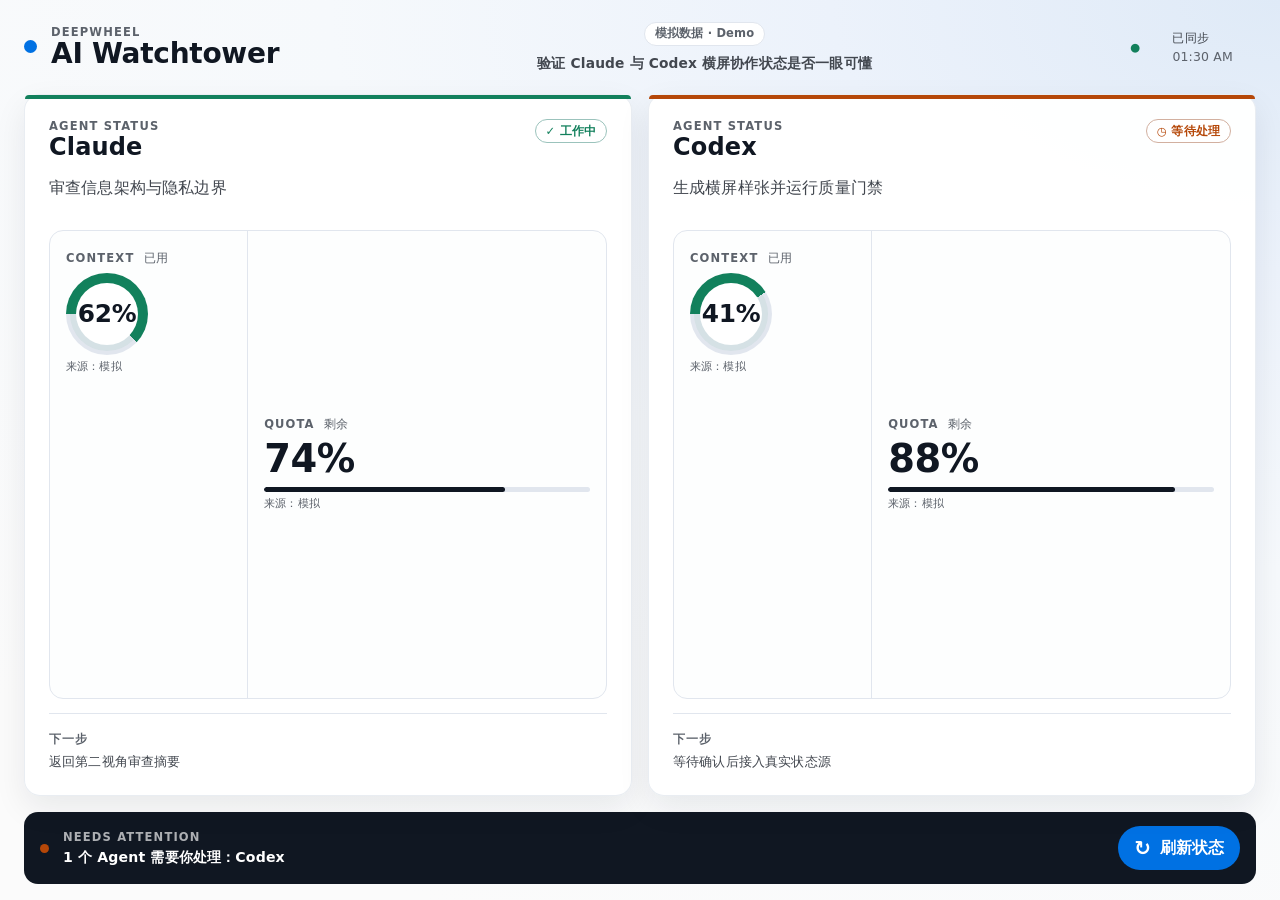
==== skills/lucas-deepwheel-ai-watchtower/assets/starter/index.html @ 385b6e45 "feat: add DeepWheel AI Watchtower release candidate" ====
<!doctype html>
<html lang="zh-CN">
  <head>
    <meta charset="UTF-8" />
    <meta name="viewport" content="width=device-width, initial-scale=1, viewport-fit=cover" />
    <meta name="theme-color" content="#F2F5F9" />
    <title>DeepWheel AI Watchtower</title>
    <link rel="manifest" href="manifest.webmanifest" />
    <link rel="stylesheet" href="styles.css" />
  </head>
  <body>
    <main class="watchtower" aria-labelledby="screen-title">
      <header class="topbar">
        <div class="brand-lockup">
          <span class="brand-dot" aria-hidden="true"></span>
          <div>
            <p class="kicker">DEEPWHEEL</p>
            <h1 id="screen-title">AI Watchtower</h1>
          </div>
        </div>
        <div class="global-context">
          <span class="source-pill">模拟数据 · Demo</span>
          <p id="global-objective">正在载入当前目标…</p>
        </div>
        <div class="sync-state" aria-live="polite">
          <span class="status-icon" aria-hidden="true">●</span>
          <span id="sync-label">载入中</span>
          <time id="updated-at">--:--</time>
        </div>
      </header>

      <section id="agent-grid" class="agent-grid" aria-label="AI agents"></section>

      <footer class="attention-bar">
        <div class="attention-copy">
          <span class="attention-dot" aria-hidden="true"></span>
          <div>
            <p class="kicker">NEEDS ATTENTION</p>
            <p id="attention-message">正在检查是否需要你处理</p>
          </div>
        </div>
        <button id="refresh-button" type="button"><span aria-hidden="true">↻</span>刷新状态</button>
      </footer>
    </main>

    <template id="agent-card-template">
      <article class="agent-card">
        <header class="agent-header">
          <div>
            <p class="agent-provider"></p>
            <h2 class="agent-label"></h2>
          </div>
          <div class="agent-state-visual">
            <span class="state-badge"></span>
          </div>
        </header>
        <p class="current-task"></p>
        <div class="metric-panel">
          <div class="metric-block">
            <span>Context <em>已用</em></span>
            <div class="context-gauge" role="progressbar" aria-label="Context 已使用比例" aria-valuemin="0" aria-valuemax="100">
              <strong class="context-value">—</strong>
            </div>
            <small class="context-source"></small>
          </div>
          <div class="metric-block quota-block">
            <span>Quota <em>剩余</em></span>
            <strong class="quota-value">—</strong>
            <div class="meter" role="progressbar" aria-label="Quota 剩余比例" aria-valuemin="0" aria-valuemax="100"><i class="quota-meter"></i></div>
            <small class="quota-source"></small>
          </div>
        </div>
        <div class="work-context">
          <span>下一步</span>
          <p class="next-action"></p>
        </div>
      </article>
    </template>

    <script src="app.js" defer></script>
  </body>
</html>
---- skills/lucas-deepwheel-ai-watchtower/assets/starter/styles.css ----
:root {
  color-scheme: light;
  --dw-ink: #101722;
  --dw-blue: #0071E3;
  --dw-mist: #F2F5F9;
  --dw-white: #FFFFFF;
  --dw-body: #42474F;
  --dw-caption: #5C626B;
  --dw-hairline: #E1E6EE;
  --dw-success: #12805C;
  --dw-warning: #B54708;
  --dw-error: #D92D20;
  --dw-bg-base: var(--dw-mist);
  --dw-bg-card: var(--dw-white);
  --dw-brand-aura: radial-gradient(135% 115% at 100% 0%, #DFEAF7 0%, #ECF2FB 26%, #F6F9FC 55%, #FBFBFB 100%);
  --dw-font-brand: "Avenir Next", Inter, "PingFang SC", system-ui, sans-serif;
  --dw-font-ui: -apple-system, BlinkMacSystemFont, "SF Pro Text", "SF Pro Display", Inter, "PingFang SC", system-ui, sans-serif;
  --dw-radius-card: 16px;
  --dw-radius-panel: 14px;
  --dw-space-1: 9px;
  --dw-space-2: 14px;
  --dw-space-3: 16px;
  --dw-space-4: 24px;
  --dw-space-5: 34px;
  --dw-touch-min: 44px;
  --dw-shadow-card: 0 12px 32px rgba(16, 23, 34, 0.08);
  --dw-state-neutral: var(--dw-caption);
  --dw-safe-top: env(safe-area-inset-top);
  --dw-safe-right: env(safe-area-inset-right);
  --dw-safe-bottom: env(safe-area-inset-bottom);
  --dw-safe-left: env(safe-area-inset-left);
}

* {
  box-sizing: border-box;
}

html,
body {
  min-height: 100%;
  margin: 0;
}

body {
  min-width: 320px;
  background: var(--dw-brand-aura);
  color: var(--dw-ink);
  font-family: var(--dw-font-ui);
  font-weight: 400;
  letter-spacing: 0.01em;
}

button {
  font: inherit;
}

.watchtower {
  min-height: 100dvh;
  padding:
    max(var(--dw-space-3), var(--dw-safe-top))
    max(var(--dw-space-4), var(--dw-safe-right))
    max(var(--dw-space-3), var(--dw-safe-bottom))
    max(var(--dw-space-4), var(--dw-safe-left));
  display: grid;
  grid-template-rows: auto minmax(0, 1fr) auto;
  gap: var(--dw-space-3);
}

.topbar,
.attention-bar {
  display: flex;
  align-items: center;
  justify-content: space-between;
  gap: var(--dw-space-4);
}

.topbar {
  min-height: 62px;
}

.brand-lockup {
  display: flex;
  align-items: center;
  gap: var(--dw-space-2);
  min-width: 230px;
  font-family: var(--dw-font-brand);
}

.brand-dot {
  width: 13px;
  height: 13px;
  flex: 0 0 auto;
  border-radius: 999px;
  background: var(--dw-blue);
}

.kicker,
.agent-provider,
.metric-block span,
.work-context span {
  margin: 0;
  color: var(--dw-caption);
  font-size: 0.72rem;
  font-weight: 600;
  letter-spacing: 0.1em;
  text-transform: uppercase;
}

h1,
h2,
p {
  margin-top: 0;
}

h1 {
  margin-bottom: 0;
  font-size: clamp(1.25rem, 2.6vw, 1.75rem);
  line-height: 1.1;
  font-weight: 600;
  letter-spacing: -0.01em;
}

.global-context {
  min-width: 0;
  flex: 1;
  text-align: center;
}

.global-context p {
  margin: var(--dw-space-1) 0 0;
  overflow: hidden;
  color: var(--dw-body);
  font-size: 0.86rem;
  font-weight: 600;
  text-overflow: ellipsis;
  white-space: nowrap;
}

.source-pill,
.state-badge {
  display: inline-flex;
  align-items: center;
  min-height: 24px;
  border: 1px solid var(--dw-hairline);
  border-radius: 999px;
  padding: 3px 10px;
  background: var(--dw-white);
  color: var(--dw-caption);
  font-size: 0.72rem;
  font-weight: 600;
}

.sync-state {
  display: grid;
  grid-template-columns: auto auto;
  align-items: center;
  gap: 2px var(--dw-space-1);
  min-width: 126px;
  color: var(--dw-body);
  font-size: 0.78rem;
}

.sync-state time {
  grid-column: 2;
  color: var(--dw-caption);
}

.status-icon {
  grid-row: 1 / span 2;
  color: var(--dw-success);
  font-size: 0.72rem;
}

.agent-grid {
  display: grid;
  grid-template-columns: repeat(2, minmax(0, 1fr));
  gap: var(--dw-space-3);
  min-height: 0;
}

.agent-card {
  --state-color: var(--dw-state-neutral);
  --state-soft: color-mix(in srgb, var(--state-color) 8%, var(--dw-white));
  min-width: 0;
  position: relative;
  padding: clamp(var(--dw-space-3), 2.4vw, var(--dw-space-4));
  border: 1px solid color-mix(in srgb, var(--dw-hairline) 72%, transparent);
  border-radius: var(--dw-radius-card);
  background: color-mix(in srgb, var(--dw-bg-card) 96%, transparent);
  box-shadow: var(--dw-shadow-card);
  display: grid;
  grid-template-rows: auto auto 1fr auto;
  gap: var(--dw-space-2);
}

.agent-card::before {
  content: "";
  position: absolute;
  inset: 0 0 auto;
  height: 4px;
  border-radius: var(--dw-radius-card) var(--dw-radius-card) 0 0;
  background: var(--state-color);
}

.agent-card[data-state="working"],
.agent-card[data-state="completed"] {
  --state-color: var(--dw-success);
}

.agent-card[data-state="waiting"] {
  --state-color: var(--dw-warning);
}

.agent-card[data-state="error"] {
  --state-color: var(--dw-error);
}

.agent-header {
  display: flex;
  align-items: flex-start;
  justify-content: space-between;
  gap: var(--dw-space-3);
}

.agent-state-visual {
  display: flex;
  align-items: flex-end;
}

h2 {
  margin-bottom: 0;
  font-size: clamp(1.1rem, 2.1vw, 1.5rem);
  line-height: 1.2;
  font-weight: 600;
}

.state-badge[data-state="working"] {
  border-color: color-mix(in srgb, var(--dw-success) 34%, var(--dw-hairline));
  color: var(--dw-success);
}

.state-badge[data-state="waiting"] {
  border-color: color-mix(in srgb, var(--dw-warning) 34%, var(--dw-hairline));
  color: var(--dw-warning);
}

.state-badge[data-state="error"] {
  border-color: color-mix(in srgb, var(--dw-error) 34%, var(--dw-hairline));
  color: var(--dw-error);
}

.current-task {
  min-height: 2.5em;
  margin-bottom: 0;
  color: var(--dw-body);
  font-size: clamp(0.86rem, 1.5vw, 1rem);
  line-height: 1.45;
}

.metric-panel {
  display: grid;
  grid-template-columns: minmax(112px, 0.78fr) minmax(0, 1.42fr);
  gap: 0;
  align-items: stretch;
  border: 1px solid var(--dw-hairline);
  border-radius: var(--dw-radius-panel);
  background: color-mix(in srgb, var(--dw-white) 88%, var(--dw-mist));
}

.metric-block {
  min-width: 0;
  padding: var(--dw-space-3);
}

.quota-block {
  border-left: 1px solid var(--dw-hairline);
  display: flex;
  flex-direction: column;
  justify-content: center;
}

.metric-block strong {
  display: block;
  margin: 4px 0 6px;
  font-size: clamp(1.35rem, 3.5vw, 2.4rem);
  font-weight: 600;
  letter-spacing: -0.01em;
}

.context-gauge {
  --gauge-value: 0;
  --context-color: var(--dw-success);
  width: 82px;
  height: 82px;
  position: relative;
  margin: 7px 0 5px;
  display: grid;
  place-items: center;
  border-radius: 999px;
  background: conic-gradient(from -90deg, var(--context-color) calc(var(--gauge-value) * 1%), var(--dw-hairline) 0);
}

.context-gauge::before {
  content: "";
  position: absolute;
  inset: 10px;
  border-radius: inherit;
  background: var(--dw-white);
  box-shadow: 0 0 0 6px color-mix(in srgb, var(--context-color) 6%, transparent);
}

.context-gauge .context-value {
  position: relative;
  z-index: 1;
  margin: 0;
  font-size: 1.55rem;
}

.metric-block small {
  display: block;
  margin-top: 5px;
  color: var(--dw-caption);
  font-size: 0.68rem;
}

.meter {
  height: 5px;
  overflow: hidden;
  border-radius: 999px;
  background: var(--dw-hairline);
}

.meter i {
  display: block;
  width: 0;
  height: 100%;
  border-radius: inherit;
  background: var(--dw-ink);
  transition: width 240ms ease;
}

.quota-meter {
  background: var(--dw-ink);
}

.work-context {
  padding-top: var(--dw-space-2);
  border-top: 1px solid var(--dw-hairline);
}

.work-context p {
  margin: 5px 0 0;
  color: var(--dw-body);
  font-size: 0.82rem;
  line-height: 1.45;
}

.attention-bar {
  min-height: 58px;
  padding: var(--dw-space-2) var(--dw-space-3);
  border-radius: var(--dw-radius-panel);
  background: var(--dw-ink);
  color: var(--dw-white);
}

.attention-copy {
  min-width: 0;
  display: flex;
  align-items: center;
  gap: var(--dw-space-2);
}

.attention-dot {
  width: 9px;
  height: 9px;
  flex: 0 0 auto;
  border-radius: 999px;
  background: var(--dw-warning);
}

.attention-bar .kicker {
  color: rgba(255, 255, 255, 0.66);
}

.attention-bar p:last-child {
  margin: 4px 0 0;
  font-size: 0.88rem;
  font-weight: 600;
}

#refresh-button {
  min-width: 112px;
  min-height: var(--dw-touch-min);
  border: 0;
  border-radius: 999px;
  padding: 0 var(--dw-space-3);
  background: var(--dw-blue);
  color: var(--dw-white);
  font-weight: 600;
  cursor: pointer;
  display: inline-flex;
  align-items: center;
  justify-content: center;
  gap: var(--dw-space-1);
}

#refresh-button span {
  font-size: 1.25em;
}

#refresh-button:focus-visible {
  outline: 3px solid var(--dw-white);
  outline-offset: 3px;
}

@media (max-width: 720px), (orientation: portrait) {
  .watchtower {
    min-height: 100dvh;
  }

  .topbar {
    align-items: flex-start;
    flex-wrap: wrap;
  }

  .global-context {
    order: 3;
    width: 100%;
    text-align: left;
  }

  .agent-grid {
    grid-template-columns: 1fr;
  }
}

@media (orientation: landscape) and (max-height: 500px) {
  .watchtower {
    padding-top: max(8px, var(--dw-safe-top));
    padding-bottom: max(8px, var(--dw-safe-bottom));
    gap: 8px;
  }

  .topbar {
    min-height: 48px;
  }

  .brand-lockup {
    min-width: 210px;
  }

  .brand-dot {
    width: 10px;
    height: 10px;
  }

.kicker,
.agent-provider,
.metric-block span,
.work-context span {
    font-size: 0.62rem;
  }

  h1 {
    font-size: 1.22rem;
  }

  .global-context p {
    margin-top: 4px;
    font-size: 0.76rem;
  }

  .source-pill,
  .state-badge {
    min-height: 22px;
    padding: 2px 9px;
    font-size: 0.64rem;
  }

  .agent-card {
    padding: 12px 14px;
    gap: 7px;
  }

  .agent-card::before {
    height: 3px;
  }

  h2 {
    font-size: 1.05rem;
  }

  .current-task {
    min-height: 0;
    font-size: 0.72rem;
    line-height: 1.25;
  }

  .metric-panel {
    grid-template-columns: minmax(92px, 0.72fr) minmax(0, 1.38fr);
  }

  .metric-block {
    padding: 8px 10px;
  }

  .metric-block strong {
    margin: 2px 0 3px;
    font-size: 1.45rem;
  }

  .context-gauge {
    width: 54px;
    height: 54px;
    margin: 3px 0 2px;
  }

  .context-gauge::before {
    inset: 7px;
    box-shadow: 0 0 0 3px color-mix(in srgb, var(--context-color) 6%, transparent);
  }

  .context-gauge .context-value {
    font-size: 1rem;
  }

  .metric-block small {
    margin-top: 3px;
    font-size: 0.56rem;
  }

  .meter {
    height: 4px;
  }

  .work-context {
    padding-top: 6px;
  }

  .work-context p {
    margin-top: 3px;
    font-size: 0.68rem;
    line-height: 1.25;
  }

  .attention-bar {
    min-height: 50px;
    padding: 5px 14px;
  }

  .attention-bar p:last-child {
    margin-top: 2px;
    font-size: 0.74rem;
  }

  #refresh-button {
    min-width: 104px;
  }
}

.metric-block span em {
  margin-left: 0.35em;
  color: var(--dw-caption);
  font-style: normal;
  font-weight: 400;
  letter-spacing: 0;
  text-transform: none;
}

@media (orientation: landscape) and (max-height: 400px) {
  .watchtower {
    padding-top: max(6px, var(--dw-safe-top));
    padding-bottom: max(6px, var(--dw-safe-bottom));
    gap: 6px;
  }

  .topbar {
    min-height: 42px;
  }

  .agent-card {
    padding: 9px 12px;
    gap: 5px;
  }

  .metric-block {
    padding: 6px 8px;
  }

  .context-gauge {
    width: 46px;
    height: 46px;
  }

  .context-gauge::before {
    inset: 6px;
  }

  .work-context {
    padding-top: 4px;
  }

  .attention-bar {
    min-height: 46px;
  }
}

@media (prefers-reduced-motion: reduce) {
  *,
  *::before,
  *::after {
    scroll-behavior: auto !important;
    transition-duration: 0.01ms !important;
    animation-duration: 0.01ms !important;
    animation-iteration-count: 1 !important;
  }
}
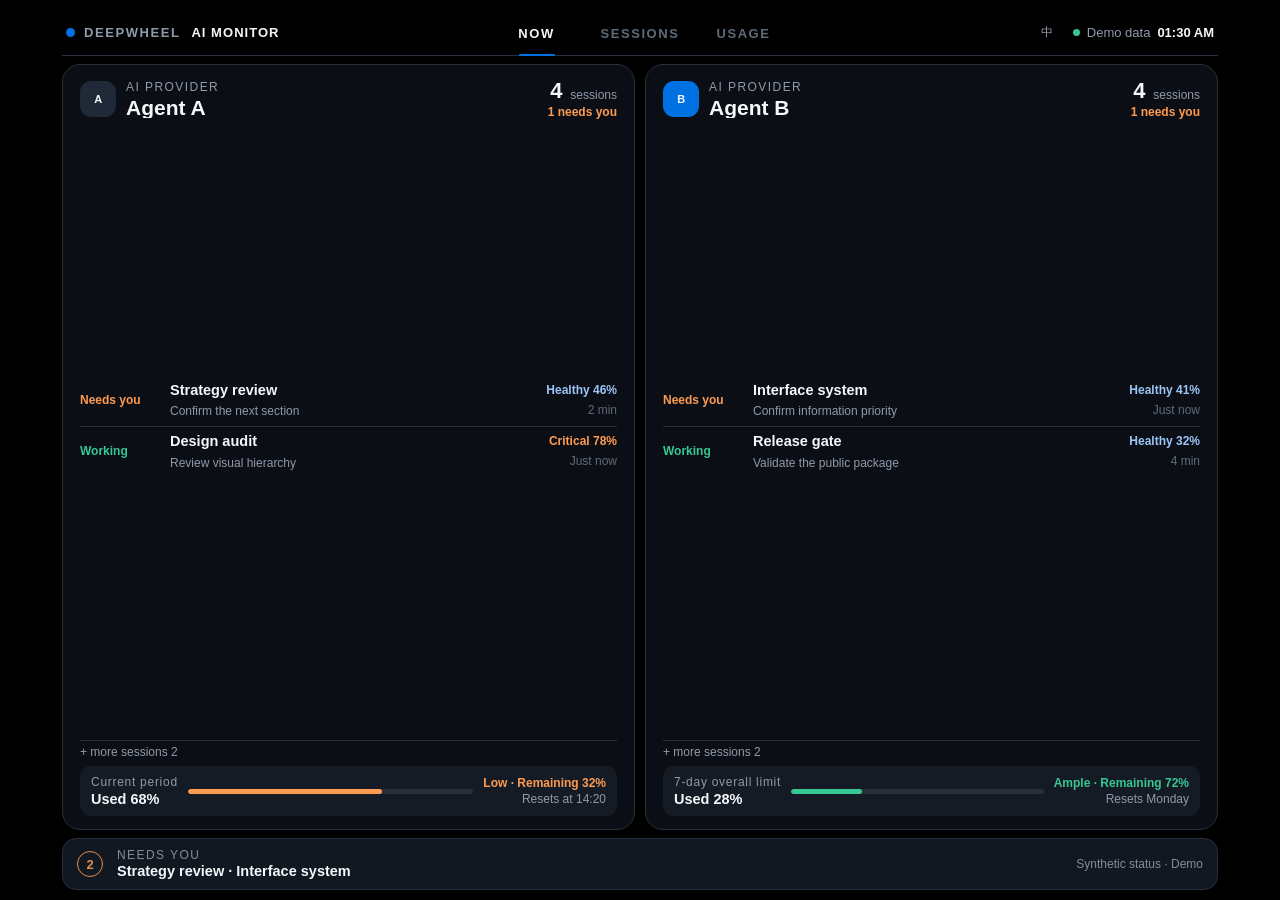
==== commit b5eeadf5: "feat: prepare DeepWheel AI Monitor public candidate" ====
--- a/skills/lucas-deepwheel-ai-watchtower/assets/starter/index.html
+++ b/skills/lucas-deepwheel-ai-watchtower/assets/starter/index.html
@@ -1,82 +1,22 @@
 <!doctype html>
 <html lang="zh-CN">
-  <head>
-    <meta charset="UTF-8" />
-    <meta name="viewport" content="width=device-width, initial-scale=1, viewport-fit=cover" />
-    <meta name="theme-color" content="#F2F5F9" />
-    <title>DeepWheel AI Watchtower</title>
-    <link rel="manifest" href="manifest.webmanifest" />
-    <link rel="stylesheet" href="styles.css" />
-  </head>
-  <body>
-    <main class="watchtower" aria-labelledby="screen-title">
-      <header class="topbar">
-        <div class="brand-lockup">
-          <span class="brand-dot" aria-hidden="true"></span>
-          <div>
-            <p class="kicker">DEEPWHEEL</p>
-            <h1 id="screen-title">AI Watchtower</h1>
-          </div>
-        </div>
-        <div class="global-context">
-          <span class="source-pill">模拟数据 · Demo</span>
-          <p id="global-objective">正在载入当前目标…</p>
-        </div>
-        <div class="sync-state" aria-live="polite">
-          <span class="status-icon" aria-hidden="true">●</span>
-          <span id="sync-label">载入中</span>
-          <time id="updated-at">--:--</time>
-        </div>
-      </header>
-
-      <section id="agent-grid" class="agent-grid" aria-label="AI agents"></section>
-
-      <footer class="attention-bar">
-        <div class="attention-copy">
-          <span class="attention-dot" aria-hidden="true"></span>
-          <div>
-            <p class="kicker">NEEDS ATTENTION</p>
-            <p id="attention-message">正在检查是否需要你处理</p>
-          </div>
-        </div>
-        <button id="refresh-button" type="button"><span aria-hidden="true">↻</span>刷新状态</button>
-      </footer>
-    </main>
-
-    <template id="agent-card-template">
-      <article class="agent-card">
-        <header class="agent-header">
-          <div>
-            <p class="agent-provider"></p>
-            <h2 class="agent-label"></h2>
-          </div>
-          <div class="agent-state-visual">
-            <span class="state-badge"></span>
-          </div>
-        </header>
-        <p class="current-task"></p>
-        <div class="metric-panel">
-          <div class="metric-block">
-            <span>Context <em>已用</em></span>
-            <div class="context-gauge" role="progressbar" aria-label="Context 已使用比例" aria-valuemin="0" aria-valuemax="100">
-              <strong class="context-value">—</strong>
-            </div>
-            <small class="context-source"></small>
-          </div>
-          <div class="metric-block quota-block">
-            <span>Quota <em>剩余</em></span>
-            <strong class="quota-value">—</strong>
-            <div class="meter" role="progressbar" aria-label="Quota 剩余比例" aria-valuemin="0" aria-valuemax="100"><i class="quota-meter"></i></div>
-            <small class="quota-source"></small>
-          </div>
-        </div>
-        <div class="work-context">
-          <span>下一步</span>
-          <p class="next-action"></p>
-        </div>
-      </article>
-    </template>
-
-    <script src="app.js" defer></script>
-  </body>
+<head>
+  <meta charset="utf-8">
+  <meta name="viewport" content="width=device-width,initial-scale=1,viewport-fit=cover">
+  <meta name="theme-color" content="#000000">
+  <meta name="watchtower-data-mode" content="demo">
+  <meta name="color-scheme" content="dark">
+  <meta name="mobile-web-app-capable" content="yes">
+  <meta name="apple-mobile-web-app-capable" content="yes">
+  <meta name="apple-mobile-web-app-status-bar-style" content="black-translucent">
+  <meta name="apple-mobile-web-app-title" content="AI Monitor">
+  <title>DeepWheel AI Monitor</title>
+  <link rel="manifest" href="manifest.webmanifest?v=3">
+  <link rel="apple-touch-icon" href="icons/apple-touch-icon.png?v=3">
+  <link rel="stylesheet" href="styles.css?v=4">
+</head>
+<body>
+  <main id="app" aria-label="DeepWheel AI Monitor · AI 编程状态副屏"></main>
+  <script src="app.js?v=4"></script>
+</body>
 </html>
--- a/skills/lucas-deepwheel-ai-watchtower/assets/starter/styles.css
+++ b/skills/lucas-deepwheel-ai-watchtower/assets/starter/styles.css
@@ -1,617 +1,287 @@
 :root {
-  color-scheme: light;
-  --dw-ink: #101722;
-  --dw-blue: #0071E3;
-  --dw-mist: #F2F5F9;
-  --dw-white: #FFFFFF;
-  --dw-body: #42474F;
-  --dw-caption: #5C626B;
-  --dw-hairline: #E1E6EE;
-  --dw-success: #12805C;
-  --dw-warning: #B54708;
-  --dw-error: #D92D20;
-  --dw-bg-base: var(--dw-mist);
-  --dw-bg-card: var(--dw-white);
-  --dw-brand-aura: radial-gradient(135% 115% at 100% 0%, #DFEAF7 0%, #ECF2FB 26%, #F6F9FC 55%, #FBFBFB 100%);
-  --dw-font-brand: "Avenir Next", Inter, "PingFang SC", system-ui, sans-serif;
-  --dw-font-ui: -apple-system, BlinkMacSystemFont, "SF Pro Text", "SF Pro Display", Inter, "PingFang SC", system-ui, sans-serif;
-  --dw-radius-card: 16px;
-  --dw-radius-panel: 14px;
-  --dw-space-1: 9px;
-  --dw-space-2: 14px;
-  --dw-space-3: 16px;
-  --dw-space-4: 24px;
-  --dw-space-5: 34px;
-  --dw-touch-min: 44px;
-  --dw-shadow-card: 0 12px 32px rgba(16, 23, 34, 0.08);
-  --dw-state-neutral: var(--dw-caption);
-  --dw-safe-top: env(safe-area-inset-top);
-  --dw-safe-right: env(safe-area-inset-right);
-  --dw-safe-bottom: env(safe-area-inset-bottom);
-  --dw-safe-left: env(safe-area-inset-left);
-}
-
-* {
-  box-sizing: border-box;
-}
-
-html,
-body {
-  min-height: 100%;
-  margin: 0;
-}
-
-body {
-  min-width: 320px;
-  background: var(--dw-brand-aura);
-  color: var(--dw-ink);
-  font-family: var(--dw-font-ui);
-  font-weight: 400;
-  letter-spacing: 0.01em;
-}
-
-button {
-  font: inherit;
-}
-
-.watchtower {
-  min-height: 100dvh;
-  padding:
-    max(var(--dw-space-3), var(--dw-safe-top))
-    max(var(--dw-space-4), var(--dw-safe-right))
-    max(var(--dw-space-3), var(--dw-safe-bottom))
-    max(var(--dw-space-4), var(--dw-safe-left));
-  display: grid;
-  grid-template-rows: auto minmax(0, 1fr) auto;
-  gap: var(--dw-space-3);
-}
-
-.topbar,
-.attention-bar {
-  display: flex;
-  align-items: center;
-  justify-content: space-between;
-  gap: var(--dw-space-4);
-}
-
-.topbar {
-  min-height: 62px;
-}
-
-.brand-lockup {
-  display: flex;
-  align-items: center;
-  gap: var(--dw-space-2);
-  min-width: 230px;
-  font-family: var(--dw-font-brand);
-}
-
-.brand-dot {
-  width: 13px;
-  height: 13px;
-  flex: 0 0 auto;
-  border-radius: 999px;
-  background: var(--dw-blue);
-}
-
-.kicker,
-.agent-provider,
-.metric-block span,
-.work-context span {
-  margin: 0;
-  color: var(--dw-caption);
-  font-size: 0.72rem;
-  font-weight: 600;
-  letter-spacing: 0.1em;
-  text-transform: uppercase;
-}
-
-h1,
-h2,
-p {
-  margin-top: 0;
-}
-
-h1 {
-  margin-bottom: 0;
-  font-size: clamp(1.25rem, 2.6vw, 1.75rem);
-  line-height: 1.1;
-  font-weight: 600;
-  letter-spacing: -0.01em;
-}
-
-.global-context {
-  min-width: 0;
-  flex: 1;
-  text-align: center;
-}
-
-.global-context p {
-  margin: var(--dw-space-1) 0 0;
-  overflow: hidden;
-  color: var(--dw-body);
-  font-size: 0.86rem;
-  font-weight: 600;
-  text-overflow: ellipsis;
-  white-space: nowrap;
-}
-
-.source-pill,
-.state-badge {
-  display: inline-flex;
-  align-items: center;
-  min-height: 24px;
-  border: 1px solid var(--dw-hairline);
-  border-radius: 999px;
-  padding: 3px 10px;
-  background: var(--dw-white);
-  color: var(--dw-caption);
-  font-size: 0.72rem;
-  font-weight: 600;
-}
-
-.sync-state {
-  display: grid;
-  grid-template-columns: auto auto;
-  align-items: center;
-  gap: 2px var(--dw-space-1);
-  min-width: 126px;
-  color: var(--dw-body);
-  font-size: 0.78rem;
-}
-
-.sync-state time {
-  grid-column: 2;
-  color: var(--dw-caption);
-}
-
-.status-icon {
-  grid-row: 1 / span 2;
-  color: var(--dw-success);
-  font-size: 0.72rem;
-}
-
-.agent-grid {
-  display: grid;
-  grid-template-columns: repeat(2, minmax(0, 1fr));
-  gap: var(--dw-space-3);
-  min-height: 0;
-}
-
-.agent-card {
-  --state-color: var(--dw-state-neutral);
-  --state-soft: color-mix(in srgb, var(--state-color) 8%, var(--dw-white));
-  min-width: 0;
-  position: relative;
-  padding: clamp(var(--dw-space-3), 2.4vw, var(--dw-space-4));
-  border: 1px solid color-mix(in srgb, var(--dw-hairline) 72%, transparent);
-  border-radius: var(--dw-radius-card);
-  background: color-mix(in srgb, var(--dw-bg-card) 96%, transparent);
-  box-shadow: var(--dw-shadow-card);
-  display: grid;
-  grid-template-rows: auto auto 1fr auto;
-  gap: var(--dw-space-2);
-}
-
-.agent-card::before {
-  content: "";
-  position: absolute;
-  inset: 0 0 auto;
-  height: 4px;
-  border-radius: var(--dw-radius-card) var(--dw-radius-card) 0 0;
-  background: var(--state-color);
-}
-
-.agent-card[data-state="working"],
-.agent-card[data-state="completed"] {
-  --state-color: var(--dw-success);
-}
-
-.agent-card[data-state="waiting"] {
-  --state-color: var(--dw-warning);
-}
-
-.agent-card[data-state="error"] {
-  --state-color: var(--dw-error);
-}
-
-.agent-header {
-  display: flex;
-  align-items: flex-start;
-  justify-content: space-between;
-  gap: var(--dw-space-3);
-}
-
-.agent-state-visual {
-  display: flex;
-  align-items: flex-end;
-}
-
-h2 {
-  margin-bottom: 0;
-  font-size: clamp(1.1rem, 2.1vw, 1.5rem);
-  line-height: 1.2;
-  font-weight: 600;
-}
-
-.state-badge[data-state="working"] {
-  border-color: color-mix(in srgb, var(--dw-success) 34%, var(--dw-hairline));
-  color: var(--dw-success);
-}
-
-.state-badge[data-state="waiting"] {
-  border-color: color-mix(in srgb, var(--dw-warning) 34%, var(--dw-hairline));
-  color: var(--dw-warning);
-}
-
-.state-badge[data-state="error"] {
-  border-color: color-mix(in srgb, var(--dw-error) 34%, var(--dw-hairline));
-  color: var(--dw-error);
-}
-
-.current-task {
-  min-height: 2.5em;
-  margin-bottom: 0;
-  color: var(--dw-body);
-  font-size: clamp(0.86rem, 1.5vw, 1rem);
-  line-height: 1.45;
-}
-
-.metric-panel {
-  display: grid;
-  grid-template-columns: minmax(112px, 0.78fr) minmax(0, 1.42fr);
-  gap: 0;
-  align-items: stretch;
-  border: 1px solid var(--dw-hairline);
-  border-radius: var(--dw-radius-panel);
-  background: color-mix(in srgb, var(--dw-white) 88%, var(--dw-mist));
-}
-
-.metric-block {
-  min-width: 0;
-  padding: var(--dw-space-3);
-}
-
-.quota-block {
-  border-left: 1px solid var(--dw-hairline);
-  display: flex;
-  flex-direction: column;
-  justify-content: center;
-}
-
-.metric-block strong {
-  display: block;
-  margin: 4px 0 6px;
-  font-size: clamp(1.35rem, 3.5vw, 2.4rem);
-  font-weight: 600;
-  letter-spacing: -0.01em;
-}
-
-.context-gauge {
-  --gauge-value: 0;
-  --context-color: var(--dw-success);
-  width: 82px;
-  height: 82px;
-  position: relative;
-  margin: 7px 0 5px;
-  display: grid;
-  place-items: center;
-  border-radius: 999px;
-  background: conic-gradient(from -90deg, var(--context-color) calc(var(--gauge-value) * 1%), var(--dw-hairline) 0);
-}
-
-.context-gauge::before {
-  content: "";
-  position: absolute;
-  inset: 10px;
-  border-radius: inherit;
-  background: var(--dw-white);
-  box-shadow: 0 0 0 6px color-mix(in srgb, var(--context-color) 6%, transparent);
-}
-
-.context-gauge .context-value {
-  position: relative;
-  z-index: 1;
-  margin: 0;
-  font-size: 1.55rem;
-}
-
-.metric-block small {
-  display: block;
-  margin-top: 5px;
-  color: var(--dw-caption);
-  font-size: 0.68rem;
-}
-
-.meter {
-  height: 5px;
-  overflow: hidden;
-  border-radius: 999px;
-  background: var(--dw-hairline);
-}
-
-.meter i {
-  display: block;
-  width: 0;
-  height: 100%;
-  border-radius: inherit;
-  background: var(--dw-ink);
-  transition: width 240ms ease;
-}
-
-.quota-meter {
-  background: var(--dw-ink);
-}
-
-.work-context {
-  padding-top: var(--dw-space-2);
-  border-top: 1px solid var(--dw-hairline);
-}
-
-.work-context p {
-  margin: 5px 0 0;
-  color: var(--dw-body);
-  font-size: 0.82rem;
-  line-height: 1.45;
-}
-
-.attention-bar {
-  min-height: 58px;
-  padding: var(--dw-space-2) var(--dw-space-3);
-  border-radius: var(--dw-radius-panel);
-  background: var(--dw-ink);
-  color: var(--dw-white);
-}
-
-.attention-copy {
-  min-width: 0;
-  display: flex;
-  align-items: center;
-  gap: var(--dw-space-2);
-}
-
-.attention-dot {
-  width: 9px;
-  height: 9px;
-  flex: 0 0 auto;
-  border-radius: 999px;
-  background: var(--dw-warning);
-}
-
-.attention-bar .kicker {
-  color: rgba(255, 255, 255, 0.66);
-}
-
-.attention-bar p:last-child {
-  margin: 4px 0 0;
-  font-size: 0.88rem;
-  font-weight: 600;
-}
-
-#refresh-button {
-  min-width: 112px;
-  min-height: var(--dw-touch-min);
-  border: 0;
-  border-radius: 999px;
-  padding: 0 var(--dw-space-3);
-  background: var(--dw-blue);
-  color: var(--dw-white);
-  font-weight: 600;
-  cursor: pointer;
-  display: inline-flex;
-  align-items: center;
-  justify-content: center;
-  gap: var(--dw-space-1);
-}
-
-#refresh-button span {
-  font-size: 1.25em;
-}
-
-#refresh-button:focus-visible {
-  outline: 3px solid var(--dw-white);
-  outline-offset: 3px;
-}
-
-@media (max-width: 720px), (orientation: portrait) {
-  .watchtower {
-    min-height: 100dvh;
-  }
-
-  .topbar {
-    align-items: flex-start;
-    flex-wrap: wrap;
-  }
-
-  .global-context {
-    order: 3;
-    width: 100%;
-    text-align: left;
-  }
-
-  .agent-grid {
-    grid-template-columns: 1fr;
-  }
-}
-
-@media (orientation: landscape) and (max-height: 500px) {
-  .watchtower {
-    padding-top: max(8px, var(--dw-safe-top));
-    padding-bottom: max(8px, var(--dw-safe-bottom));
-    gap: 8px;
-  }
-
-  .topbar {
-    min-height: 48px;
-  }
-
-  .brand-lockup {
-    min-width: 210px;
-  }
-
-  .brand-dot {
-    width: 10px;
-    height: 10px;
-  }
-
-.kicker,
-.agent-provider,
-.metric-block span,
-.work-context span {
-    font-size: 0.62rem;
-  }
-
-  h1 {
-    font-size: 1.22rem;
-  }
-
-  .global-context p {
-    margin-top: 4px;
-    font-size: 0.76rem;
-  }
-
-  .source-pill,
-  .state-badge {
-    min-height: 22px;
-    padding: 2px 9px;
-    font-size: 0.64rem;
-  }
-
-  .agent-card {
-    padding: 12px 14px;
-    gap: 7px;
-  }
-
-  .agent-card::before {
-    height: 3px;
-  }
-
-  h2 {
-    font-size: 1.05rem;
-  }
-
-  .current-task {
-    min-height: 0;
-    font-size: 0.72rem;
-    line-height: 1.25;
-  }
-
-  .metric-panel {
-    grid-template-columns: minmax(92px, 0.72fr) minmax(0, 1.38fr);
-  }
-
-  .metric-block {
-    padding: 8px 10px;
-  }
-
-  .metric-block strong {
-    margin: 2px 0 3px;
-    font-size: 1.45rem;
-  }
-
-  .context-gauge {
-    width: 54px;
-    height: 54px;
-    margin: 3px 0 2px;
-  }
-
-  .context-gauge::before {
-    inset: 7px;
-    box-shadow: 0 0 0 3px color-mix(in srgb, var(--context-color) 6%, transparent);
-  }
-
-  .context-gauge .context-value {
-    font-size: 1rem;
-  }
-
-  .metric-block small {
-    margin-top: 3px;
-    font-size: 0.56rem;
-  }
-
-  .meter {
-    height: 4px;
-  }
-
-  .work-context {
-    padding-top: 6px;
-  }
-
-  .work-context p {
-    margin-top: 3px;
-    font-size: 0.68rem;
-    line-height: 1.25;
-  }
-
-  .attention-bar {
-    min-height: 50px;
-    padding: 5px 14px;
-  }
-
-  .attention-bar p:last-child {
-    margin-top: 2px;
-    font-size: 0.74rem;
-  }
-
-  #refresh-button {
-    min-width: 104px;
-  }
-}
-
-.metric-block span em {
-  margin-left: 0.35em;
-  color: var(--dw-caption);
-  font-style: normal;
-  font-weight: 400;
-  letter-spacing: 0;
-  text-transform: none;
-}
-
-@media (orientation: landscape) and (max-height: 400px) {
-  .watchtower {
-    padding-top: max(6px, var(--dw-safe-top));
-    padding-bottom: max(6px, var(--dw-safe-bottom));
-    gap: 6px;
-  }
-
-  .topbar {
-    min-height: 42px;
-  }
-
-  .agent-card {
-    padding: 9px 12px;
-    gap: 5px;
-  }
-
-  .metric-block {
-    padding: 6px 8px;
-  }
-
-  .context-gauge {
-    width: 46px;
-    height: 46px;
-  }
-
-  .context-gauge::before {
-    inset: 6px;
-  }
-
-  .work-context {
-    padding-top: 4px;
-  }
-
-  .attention-bar {
-    min-height: 46px;
-  }
-}
-
-@media (prefers-reduced-motion: reduce) {
-  *,
-  *::before,
-  *::after {
-    scroll-behavior: auto !important;
-    transition-duration: 0.01ms !important;
-    animation-duration: 0.01ms !important;
-    animation-iteration-count: 1 !important;
-  }
-}
+  --dw-source-ink:#101722; --dw-source-body:#42474F; --dw-source-caption:#5C626B;
+  --dw-source-hairline:#E1E6EE; --dw-source-mist:#F2F5F9; --dw-source-white:#FFFFFF;
+  --dw-source-success:#12805C; --dw-source-warning:#B54708; --dw-source-error:#D92D20;
+  --dw-blue:#0071E3; --dw-ink:#F5F7FA; --dw-body:#C2C9D2; --dw-caption:#8F9AAA;
+  --dw-decor:#5F6B79; --dw-hairline:#27303C; --dw-mist:#151B24; --dw-white:#0B0F15;
+  --dw-success:#37C793; --dw-warning:#FF9B51; --dw-error:#FF6B6B; --dw-touch-min: 44px;
+  --dw-black:#000000; --dw-surface:#0B0F15; --dw-surface-raised:#111821;
+  --island-guard:clamp(44px,6.5vw,62px);
+  --safe-left:max(var(--island-guard),env(safe-area-inset-left)); --safe-right:max(var(--island-guard),env(safe-area-inset-right));
+  --safe-top:max(10px,env(safe-area-inset-top)); --safe-bottom:max(10px,env(safe-area-inset-bottom));
+  font-family:"Avenir Next","PingFang SC",-apple-system,BlinkMacSystemFont,sans-serif;
+  color:var(--dw-ink); background:var(--dw-black); font-synthesis:none;
+}
+*{box-sizing:border-box}
+html,body{margin:0;width:100%;height:100%;overflow:hidden;background:var(--dw-black)}
+body::before,body::after{content:"";position:fixed;z-index:30;top:0;bottom:0;background:var(--dw-black);pointer-events:none}
+body::before{left:0;width:var(--safe-left)}body::after{right:0;width:var(--safe-right)}
+#app{width:100%;height:100%;padding:var(--safe-top) var(--safe-right) var(--safe-bottom) var(--safe-left);display:grid;grid-template-rows:46px minmax(0,1fr) 52px;gap:8px;background:var(--dw-black)}
+.peer-grid{display:grid;grid-template-columns:repeat(2,minmax(0,1fr));gap:10px;min-height:0}
+.topbar{display:grid;grid-template-columns:1fr auto 1fr;align-items:center;border-bottom:1px solid var(--dw-hairline);padding:0 4px}
+.dw-lockup{display:flex;align-items:center;gap:9px;font-size:10px;letter-spacing:.12em;color:var(--dw-caption);font-weight:600;white-space:nowrap}
+.dw-lockup b{font-size:10px;letter-spacing:.08em;color:var(--dw-ink);padding-left:2px}
+.dw-dot{width:9px;height:9px;border-radius:50%;background:var(--dw-blue);flex:none}
+.topbar nav{height:100%;display:flex;align-items:end;gap:28px}
+.topbar nav a{position:relative;display:grid;place-items:center;min-width:72px;min-height:44px;text-decoration:none;color:var(--dw-decor);font-size:10px;font-weight:600;letter-spacing:.12em}
+.topbar nav a.active{color:var(--dw-ink)}
+.topbar nav a.active::after{content:"";position:absolute;left:18px;right:18px;bottom:-1px;height:2px;border-radius:2px;background:var(--dw-blue)}
+.sync{justify-self:end;display:flex;align-items:center;gap:7px;font-size:10px;color:var(--dw-caption);white-space:nowrap;font-variant-numeric:tabular-nums}
+.sync time{font-weight:600;color:var(--dw-ink)}
+.sync-dot{width:7px;height:7px;border-radius:50%;background:var(--dw-success)}
+.provider-card,.sessions-panel,.usage-panel{border:1px solid var(--dw-hairline);border-radius:18px;padding:14px 16px 12px;min-width:0;background:var(--dw-surface)}
+.provider-card{display:grid;grid-template-rows:auto 1fr auto auto}
+.sessions-panel{display:grid;grid-template-rows:auto minmax(0,1fr) auto;min-height:0}
+.usage-panel{display:grid;grid-template-rows:auto 1fr auto;min-height:0}
+.provider-head{display:flex;justify-content:space-between;align-items:flex-start;gap:12px}
+.provider-id{display:flex;align-items:center;gap:10px;min-width:0}
+.provider-card .provider-head,.sessions-panel .provider-id,.usage-panel .provider-id{transform:translateZ(0);will-change:transform}
+.provider-mark{width:36px;height:36px;border-radius:11px;display:grid;place-items:center;flex:none;background:#202938;color:var(--dw-ink);font-size:11px;font-weight:700;letter-spacing:-.02em}
+.provider-image{display:block;object-fit:cover;background:transparent}
+.mark-agent-a{background:#202938}
+.mark-agent-b{background:var(--dw-blue)}
+.provider-id small{display:block;font-size:8px;color:var(--dw-caption);letter-spacing:.12em;text-transform:uppercase}
+.provider-id h2{font-size:19px;line-height:1;margin:3px 0 0;font-weight:600;white-space:nowrap;overflow:hidden;text-overflow:ellipsis}
+.provider-count{display:grid;grid-template-columns:auto auto;align-items:end;column-gap:5px;text-align:right}
+.provider-count>b{font-size:20px;line-height:1;font-weight:600;font-variant-numeric:tabular-nums}
+.provider-count>span{font-size:9px;color:var(--dw-caption)}
+.provider-count>em{grid-column:1/3;margin-top:3px;font-size:9px;font-style:normal;color:var(--dw-warning);font-weight:600;white-space:nowrap}
+.session-list{align-self:center;display:grid;margin-top:0}
+.sessions-all{align-self:stretch;display:grid;grid-auto-rows:1fr;margin-top:5px}
+.session-row{display:grid;grid-template-columns:70px minmax(0,1fr) 70px;gap:8px;align-items:center;min-height:48px;border-top:1px solid var(--dw-hairline)}
+.session-list .session-row:first-child,.sessions-all .session-row:first-child{border-top:0}
+.session-state{font-size:9px;font-weight:600;color:var(--dw-caption)}
+.session-row.waiting .session-state,.session-row.blocked .session-state{color:var(--dw-warning)}
+.session-row.error .session-state{color:var(--dw-error)}
+.session-row.working .session-state{color:var(--dw-success)}
+.session-copy{display:grid;min-width:0}
+.session-copy b{font-size:11px;font-weight:600;white-space:nowrap;overflow:hidden;text-overflow:ellipsis}
+.session-copy span{font-size:9px;color:var(--dw-caption);margin-top:2px;white-space:nowrap;overflow:hidden;text-overflow:ellipsis}
+.session-meta{text-align:right;display:grid;min-width:0}
+.session-meta b{font-size:9px;font-weight:600;color:var(--dw-caption);white-space:nowrap}
+.session-meta span{font-size:8px;color:var(--dw-decor);margin-top:2px;white-space:nowrap}
+.session-meta.risk b{color:var(--dw-warning)}
+.more-sessions{font-size:9px;color:var(--dw-caption);padding:4px 0 7px;border-top:1px solid var(--dw-hairline)}
+.usage-strip{display:grid;grid-template-columns:auto 1fr auto;gap:10px;align-items:center;background:var(--dw-mist);border-radius:11px;padding:8px 10px}
+.usage-copy small{display:block;font-size:8px;color:var(--dw-caption);letter-spacing:.06em}
+.usage-copy b{display:block;font-size:10px;margin-top:2px;font-weight:600;white-space:nowrap}
+.usage-bar{height:4px;background:var(--dw-hairline);border-radius:4px;overflow:hidden}
+.usage-bar i{display:block;height:100%;background:var(--dw-ink);border-radius:4px}
+.usage-strip.low .usage-bar i{background:var(--dw-warning)}
+.usage-meta{display:grid;gap:2px;text-align:right;font-size:8px;color:var(--dw-caption);white-space:nowrap}
+.alert{border:1px solid var(--dw-hairline);border-radius:14px;background:var(--dw-surface-raised);color:var(--dw-ink);display:grid;grid-template-columns:30px 1fr auto;align-items:center;gap:10px;padding:0 14px}
+.alert-count{width:26px;height:26px;border:1px solid #E09052;border-radius:50%;display:grid;place-items:center;color:#E09052;font-size:11px;font-weight:600}
+.alert small{display:block;font-size:8px;letter-spacing:.12em;color:rgba(255,255,255,.5)}
+.alert b{font-size:11px;font-weight:600;white-space:nowrap;overflow:hidden;text-overflow:ellipsis}
+.mode-tag{font-size:9px;color:rgba(255,255,255,.5);white-space:nowrap}
+.sessions-foot{border-top:1px solid var(--dw-hairline);padding-top:7px;font-size:8px;color:var(--dw-caption)}
+.foot{display:grid;grid-template-columns:1fr auto 1fr;align-items:center;padding:0 5px;font-size:8px;color:var(--dw-caption);letter-spacing:.07em}
+.foot b{font-size:9px;color:var(--dw-ink);font-weight:600}
+.foot time{justify-self:end;font-variant-numeric:tabular-nums}
+.source-badge{font-size:8px;color:var(--dw-caption);border:1px solid var(--dw-hairline);border-radius:999px;padding:5px 8px;white-space:nowrap}
+.usage-hero{align-self:center}
+.usage-hero>small{font-size:9px;color:var(--dw-caption);letter-spacing:.1em;font-weight:600}
+.usage-hero>div{line-height:.8;margin:8px 0 9px;font-variant-numeric:tabular-nums}
+.usage-hero>div b{font-size:68px;font-weight:600;letter-spacing:-.06em}
+.usage-hero>div sup{font-size:19px;font-weight:600;vertical-align:top;margin-left:3px}
+.usage-hero>span{font-size:10px;color:var(--dw-caption)}
+.usage-panel.low .usage-hero>div{color:var(--dw-warning)}
+.usage-detail{display:grid;grid-template-columns:.8fr 1fr 1.2fr;border-top:1px solid var(--dw-hairline);padding-top:9px}
+.usage-detail>div{min-width:0}
+.usage-detail>div+div{border-left:1px solid var(--dw-hairline);padding-left:14px}
+.usage-detail small{display:block;font-size:8px;color:var(--dw-caption);letter-spacing:.06em}
+.usage-detail b{display:block;font-size:13px;margin-top:4px;font-weight:600;white-space:nowrap;overflow:hidden;text-overflow:ellipsis}
+.usage-spark{display:block;width:100%;height:26px;margin-top:2px;overflow:visible}.usage-spark polyline{fill:none;stroke:var(--dw-decor);stroke-width:1.8;stroke-linecap:round;stroke-linejoin:round}.usage-spark circle{fill:var(--dw-decor)}
+.empty{align-self:center;margin:0;color:var(--dw-caption);font-size:10px}
+.safe-probe{position:fixed;visibility:hidden;padding:env(safe-area-inset-top) env(safe-area-inset-right) env(safe-area-inset-bottom) env(safe-area-inset-left)}
+#device-check{position:fixed;z-index:20;right:var(--safe-right);bottom:var(--safe-bottom);width:250px;padding:12px 14px;border:1px solid rgba(255,255,255,.18);border-radius:14px;background:rgba(16,23,34,.94);color:#fff;box-shadow:0 12px 30px rgba(16,23,34,.25);font-size:10px;font-variant-numeric:tabular-nums;backdrop-filter:blur(14px)}
+#device-check>div{display:flex;align-items:center;justify-content:space-between;gap:10px}#device-check b{font-size:10px;letter-spacing:.1em}#device-check a{min-width:44px;min-height:32px;display:grid;place-items:center;color:#fff;text-decoration:none;border:1px solid rgba(255,255,255,.25);border-radius:999px}#device-check p{margin:5px 0 0;color:rgba(255,255,255,.72)}#device-check p.pass{color:#61D2A8;font-weight:600}#device-check p.fail{color:#FFB16F;font-weight:600}
+@media(max-height:390px){
+  #app{grid-template-rows:40px minmax(0,1fr) 44px;gap:6px}
+  .topbar nav a{min-height:38px;min-width:64px}
+  .provider-card,.sessions-panel,.usage-panel{padding:10px 13px 9px;border-radius:16px}
+  .provider-mark{width:31px;height:31px;border-radius:9px}
+  .provider-id h2{font-size:16px}.provider-count>b{font-size:17px}
+  .session-row{min-height:42px}.usage-strip{padding:6px 8px}.more-sessions{padding:2px 0 5px}
+  .usage-hero>div b{font-size:57px}.usage-detail{padding-top:7px}.alert{border-radius:12px}
+}
+@media(max-width:830px){.dw-lockup b{display:none}.topbar nav{gap:8px}.topbar nav a{min-width:60px}.sync span:not(.sync-dot){display:none}}
+@media(prefers-reduced-motion:reduce){*{animation:none!important;transition:none!important}}
+
+/* Usage colour + adaptive type exploration. The accepted rc10 source is untouched. */
+:root{
+  --usage-ample:#37C793;
+  --usage-normal:#4EA1FF;
+  --usage-low:#FF9B51;
+  --usage-critical:#FF5F57;
+  --usage-unknown:#8F9AAA;
+  --type-caption:clamp(11px,calc(6px + 1.35vh),12px);
+  --type-meta:clamp(12px,calc(6.7px + 1.4vh),13px);
+  --type-body:clamp(13px,calc(7.4px + 1.5vh),14.5px);
+  --type-title:clamp(18px,calc(10px + 2.1vh),21px);
+  --type-count:clamp(19px,calc(11px + 2.15vh),22px);
+  --type-hero:clamp(62px,calc(26px + 9.5vh),78px);
+}
+.dw-lockup,.dw-lockup b,.topbar nav a,.sync{font-size:var(--type-meta)}
+.provider-id small,.session-meta span,.usage-copy small,.usage-meta,.alert small,.sessions-foot,.foot,.source-badge,.usage-detail small{font-size:var(--type-caption)}
+.provider-id h2{font-size:var(--type-title)}
+.provider-count>b{font-size:var(--type-count)}
+.provider-count>span,.provider-count>em,.session-state,.session-copy span,.session-meta b,.more-sessions,.mode-tag,.usage-hero>small{font-size:var(--type-caption)}
+.session-copy b,.usage-copy b,.alert b,.usage-hero>span{font-size:var(--type-body)}
+.alert-count{font-size:var(--type-meta)}
+.foot b{font-size:var(--type-meta)}
+.usage-detail b{font-size:clamp(14px,calc(7px + 1.9vh),16px)}
+.usage-hero>div b{font-size:var(--type-hero)}
+.usage-hero>div sup{font-size:clamp(20px,calc(9px + 2.8vh),24px)}
+.session-copy span,.session-meta span{margin-top:3px}
+.usage-bar{height:5px}
+.usage-meta strong{font:inherit;font-weight:600;color:var(--usage-tone)}
+.usage-state-label{display:flex;align-items:center;gap:6px}
+.usage-state-label i{width:7px;height:7px;border-radius:50%;background:var(--usage-tone);box-shadow:0 0 0 3px color-mix(in srgb,var(--usage-tone) 16%,transparent)}
+.usage-ample{--usage-tone:var(--usage-ample)}
+.usage-normal{--usage-tone:var(--usage-normal)}
+.usage-low{--usage-tone:var(--usage-low)}
+.usage-critical{--usage-tone:var(--usage-critical)}
+.usage-unknown{--usage-tone:var(--usage-unknown)}
+.usage-strip .usage-bar i{background:var(--usage-tone)}
+.usage-panel .usage-hero>div{color:var(--usage-tone)}
+.usage-panel .usage-spark polyline{stroke:var(--usage-tone)}
+.usage-panel .usage-spark circle{fill:var(--usage-tone)}
+@media(max-height:390px){
+  :root{--type-caption:11px;--type-meta:12px;--type-body:13px;--type-title:18px;--type-count:19px;--type-hero:60px}
+  .session-row{grid-template-columns:76px minmax(0,1fr) 76px;gap:7px}
+  .provider-card,.sessions-panel,.usage-panel{padding:9px 12px 8px}
+  .usage-strip{padding:5px 8px}
+  .usage-detail>div+div{padding-left:10px}
+}
+@media(min-height:430px){
+  .provider-card,.sessions-panel,.usage-panel{padding:15px 17px 13px}
+  .session-row{grid-template-columns:82px minmax(0,1fr) 82px;min-height:51px}
+  .usage-strip{padding:9px 11px}
+}
+
+/* rc11: real iPhone safe-area collision fix. */
+html{-webkit-text-size-adjust:100%;text-size-adjust:100%}
+.sessions-all{margin-top:2px;min-height:0;overflow:hidden}
+.sessions-all .session-row{min-height:0}
+.sessions-all .session-copy b,
+.sessions-all .session-copy span,
+.sessions-all .session-meta b,
+.sessions-all .session-meta span{line-height:1.15}
+.sessions-all .session-state{line-height:1.2}
+.sessions-foot{
+  position:relative;z-index:1;margin-top:6px;padding-top:8px;line-height:1.2;
+  white-space:nowrap;overflow:hidden;text-overflow:ellipsis;background:var(--dw-surface)
+}
+.usage-detail{grid-template-columns:repeat(3,minmax(0,1fr))}
+.usage-detail b{font-size:clamp(13px,calc(7px + 1.65vh),15px);letter-spacing:0;overflow:visible;text-overflow:clip}
+@media(max-height:390px){
+  .sessions-all{margin-top:1px}
+  .sessions-foot{margin-top:4px;padding-top:6px}
+}
+
+/* Private v1 standard: revised quota thresholds + dynamic provider windows. */
+.usage-panel{grid-template-rows:auto minmax(0,1fr) auto}
+.usage-main{display:grid;grid-template-columns:38% minmax(0,1fr);gap:14px;min-height:0;align-items:center}
+.usage-hero{align-self:center;min-width:0}
+.usage-hero>div{color:var(--usage-tone)}
+.usage-hero>span{display:block;white-space:nowrap;font-size:var(--type-body);color:var(--dw-caption)}
+.pressure{height:132px;min-width:0;border-left:1px solid var(--dw-hairline);padding-left:14px;display:grid;grid-template-rows:auto minmax(0,1fr)}
+.pressure-head{display:grid;gap:2px}
+.pressure-head b{font-size:var(--type-body);font-weight:600;color:var(--dw-ink)}
+.pressure-head span{font-size:var(--type-caption);color:var(--dw-caption)}
+.pressure-bars{min-height:0;display:grid;grid-template-columns:repeat(7,minmax(0,1fr));gap:7px;align-items:stretch;padding-top:5px}
+.pressure-item{--bar:20%;position:relative;display:grid;grid-template-rows:16px minmax(0,1fr) 17px;justify-items:center;min-width:0;color:var(--dw-caption)}
+.pressure-item span{font-size:10px;font-weight:400;font-variant-numeric:tabular-nums;white-space:nowrap}
+.pressure-item i{align-self:end;width:14px;height:var(--bar);min-height:4px;max-height:100%;border-radius:7px;background:#AEB6C2}
+.pressure-item.tone-1 i{background:#9CC5F5}.pressure-item.tone-2 i{background:#4D9BEC}.pressure-item.today i{background:#0071E3}
+.pressure-item b{font-size:11px;line-height:15px;font-weight:400;color:var(--dw-caption)}
+.pressure-item.today span,.pressure-item.today b{font-weight:600;color:var(--dw-ink)}
+.pressure-item.today b{border-bottom:2px solid #0071E3}
+.pressure-item.empty-bar span{color:var(--dw-decor)}
+.pressure-item.empty-bar i{background:var(--dw-hairline)}
+.detail-ample b{color:var(--usage-ample)}.detail-normal b{color:var(--usage-normal)}.detail-low b{color:var(--usage-low)}.detail-critical b{color:var(--usage-critical)}.detail-data b{color:#4D9BEC}
+.session-meta.healthy b{color:#9CC5F5}.session-meta.handoff b{color:var(--dw-error)}.session-meta.unknown b{color:var(--dw-caption)}
+.quota-legend{display:flex;align-items:center;gap:16px;white-space:nowrap;letter-spacing:0}
+.quota-legend i{font-size:10px;font-style:normal;color:var(--dw-caption)}
+.quota-legend i b{font-size:10px}.quota-legend .ample b,.quota-legend .ample{color:var(--usage-ample)}.quota-legend .normal b,.quota-legend .normal{color:var(--usage-normal)}.quota-legend .low b,.quota-legend .low{color:var(--usage-low)}.quota-legend .critical b,.quota-legend .critical{color:var(--usage-critical)}
+@media(max-height:390px){.usage-main{gap:10px}.pressure{height:110px;padding-left:10px}.pressure-bars{gap:5px}.pressure-item i{width:12px}.quota-legend{gap:10px}.quota-legend i,.quota-legend i b{font-size:9px}}
+/* Screenshot QA: avoid Chromium compositing omissions; no visual change. */
+.provider-head,.provider-id,.dw-lockup{transform:none!important;will-change:auto!important}
+
+/* Private v1 standard: shared session typography and optical centering. */
+.session-list .session-copy b,
+.sessions-all .session-copy b{
+  line-height:1.4;
+}
+.session-list .session-copy span,
+.sessions-all .session-copy span,
+.session-list .session-meta b,
+.sessions-all .session-meta b,
+.session-list .session-meta span,
+.sessions-all .session-meta span,
+.session-list .session-state,
+.sessions-all .session-state{
+  line-height:1.4;
+}
+.session-list .session-copy,
+.sessions-all .session-copy,
+.session-list .session-meta,
+.sessions-all .session-meta{
+  align-content:center;
+}
+.session-list .session-state,
+.sessions-all .session-state{
+  align-self:center;
+}
+
+/* Private v1 standard: two-row NOW summary uses a subtle upward optical correction.
+   The list remains mathematically centered; this only compensates for the
+   heavier usage strip and '+ more sessions' area below it. */
+.session-list{
+  position:relative;
+  top:-4px;
+}
+@media(max-height:390px){
+  .session-list{top:-2px}
+}
+
+/* Private v1 standard: iOS standalone viewport balance.
+   Browser mode follows the dynamic viewport; installed mode uses the largest
+   full-screen viewport while safe-area padding protects system gestures. */
+html,body{
+  min-height:100vh;
+  min-height:100dvh;
+  overscroll-behavior:none;
+}
+#app{
+  height:100dvh;
+  min-height:0;
+}
+html.is-standalone,
+html.is-standalone body{
+  height:100lvh;
+  min-height:100lvh;
+}
+html.is-standalone #app{
+  height:max(100vh,100lvh);
+}
+.alert{
+  align-self:stretch;
+}
+
+/* Public-only controls. Visual tokens, type scale and layout above are the
+   Lucas-approved private UI baseline; these rules add language switching only. */
+.top-actions{justify-self:end;display:flex;align-items:center;gap:4px;min-width:0}
+.top-actions .sync{justify-self:auto}
+.language-switch{
+  width:44px;height:44px;display:grid;place-items:center;border:0;border-radius:999px;
+  color:var(--dw-caption);text-decoration:none;font-size:var(--type-caption);font-weight:600;
+  letter-spacing:.04em;background:transparent
+}
+.language-switch:focus-visible{outline:2px solid var(--dw-blue);outline-offset:-6px}
+.usage-hero>span{max-width:100%;overflow:hidden;text-overflow:ellipsis}
+@media(max-width:830px){
+  .top-actions{gap:0}
+  .language-switch{width:40px;min-width:40px}
+}
